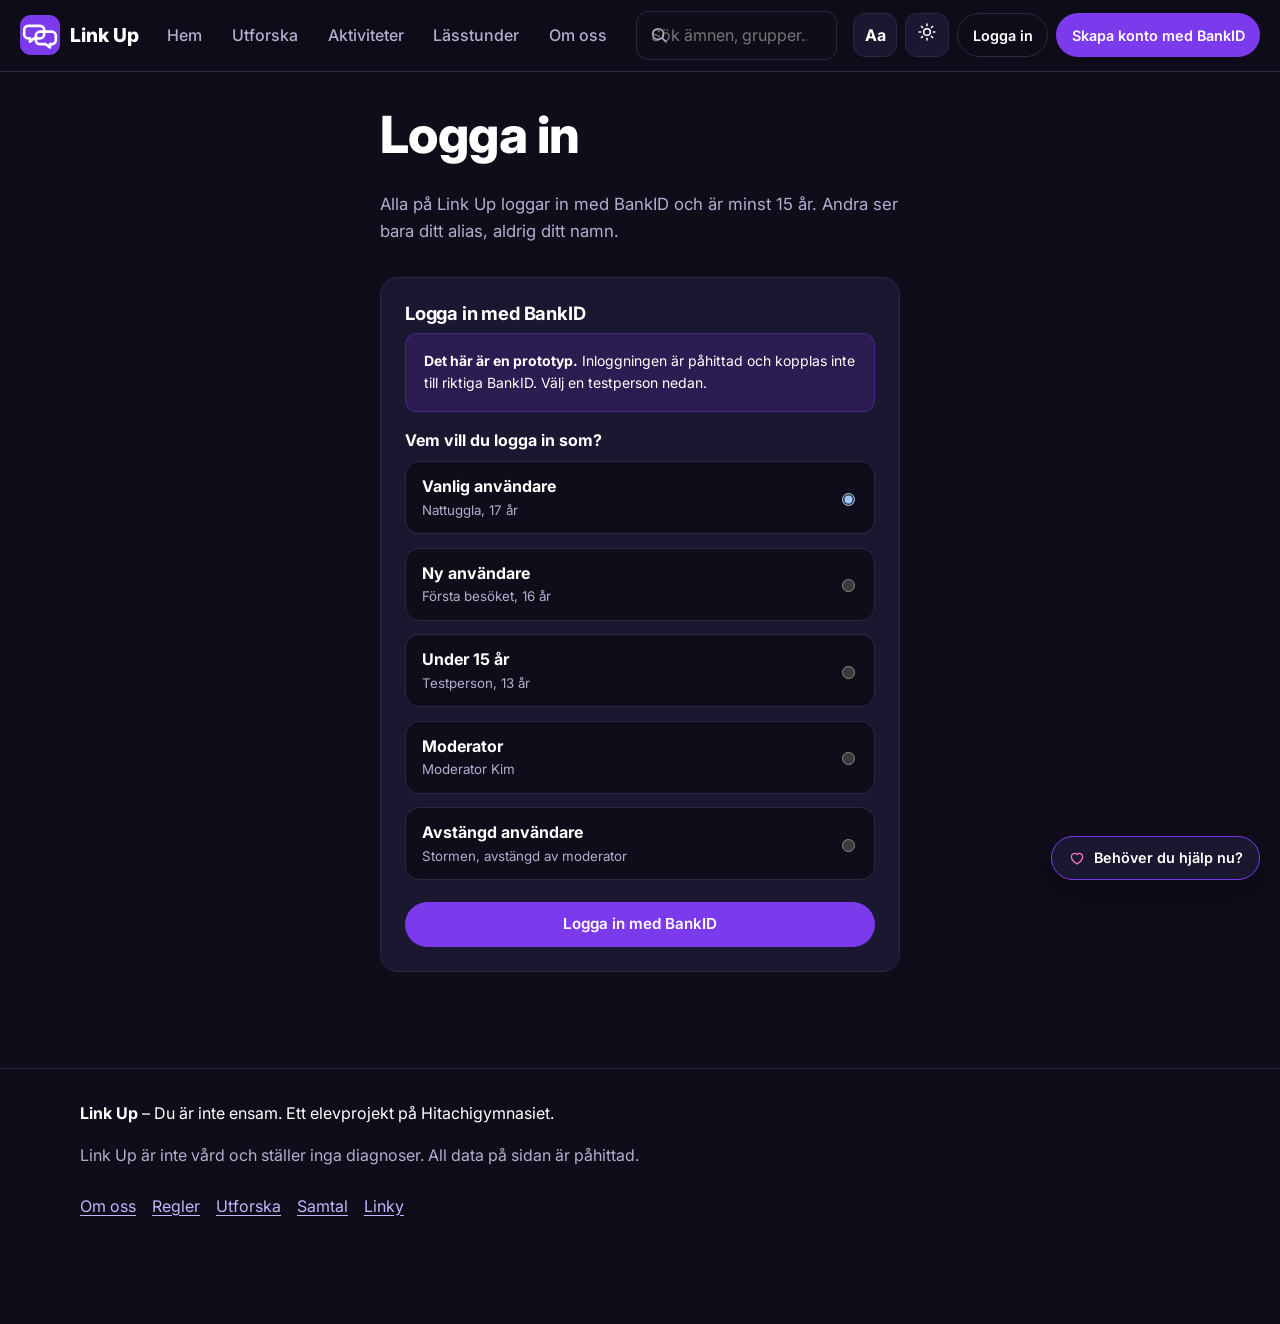
==== amnen.html @ 1bdc95d4 "Ämnen: inlägg, svar, stödreaktioner, rapportera och blockera Co-Authored-By: Claude Opus 5.5 <norepl" ====
<!DOCTYPE html>
<html lang="sv" data-auth="required">
<head>
  <meta charset="UTF-8">
  <meta name="viewport" content="width=device-width, initial-scale=1">
  <title>Ämnen – Link Up</title>
  <link rel="icon" href="img/favicon.svg" type="image/svg+xml">
  <link rel="preconnect" href="https://fonts.googleapis.com">
  <link rel="stylesheet" href="https://fonts.googleapis.com/css2?family=Inter:wght@400;500;600;700;800&display=swap">
  <link rel="stylesheet" href="css/style.css">
  <script src="js/data.js"></script>
  <script src="js/app.js"></script>
  <script src="js/amnen.js" defer></script>
</head>
<body data-page="amnen">
  <main id="main">
    <div class="page-head">
      <h1>Ämnen</h1>
      <p>Läs vad andra skriver, dela hur du har det eller svara någon. Du syns bara med ditt alias. Du kan också bara läsa – i din egen takt.</p>
    </div>

    <nav aria-label="Välj ämne">
      <ul class="chips" id="topic-filter"></ul>
    </nav>

    <div class="split" style="margin-top:1.5rem">
      <section aria-labelledby="posts-title">
        <h2 id="posts-title" class="sr-only">Inlägg</h2>
        <div id="post-list" class="stack"></div>
      </section>

      <aside class="stack">
        <form class="card" id="post-form">
          <h2 class="h3">Skriv ett inlägg</h2>
          <div class="field">
            <label for="post-topic">Ämne</label>
            <select id="post-topic"></select>
          </div>
          <div class="field">
            <label for="post-body">Vad vill du dela?</label>
            <textarea id="post-body" maxlength="1000" placeholder="Skriv med egna ord. Dela inga personuppgifter."></textarea>
          </div>
          <div class="notice notice-warm" id="post-notice" hidden role="alert"></div>
          <button type="submit" class="btn btn-primary btn-block">Publicera som <span id="post-alias"></span></button>
        </form>
        <div class="card card-soft">
          <h2 class="h3">Stöd i stället för likes</h2>
          <p class="muted small">Här finns inga likes eller siffror. Visa att du läst med <strong>Jag hör dig</strong> eller <strong>Du är inte ensam</strong>.</p>
          <a href="regler.html">Läs reglerna</a>
        </div>
      </aside>
    </div>
  </main>

  <!-- Rapportera -->
  <dialog class="dialog" id="report-dialog" aria-labelledby="report-title">
    <form method="dialog" id="report-form">
      <div class="dialog-head"><h2 id="report-title">Rapportera inlägg</h2></div>
      <p class="muted">En moderator tittar på det. Den du rapporterar får inte veta att det var du.</p>
      <fieldset>
        <legend>Varför rapporterar du?</legend>
        <label class="check"><input type="radio" name="reason" value="Kränkande" checked> Kränkande eller elakt</label>
        <label class="check"><input type="radio" name="reason" value="Reklam eller spam"> Reklam eller spam</label>
        <label class="check"><input type="radio" name="reason" value="Delar personuppgifter"> Delar personuppgifter</label>
        <label class="check"><input type="radio" name="reason" value="Jag är orolig för personen"> Jag är orolig för personen</label>
      </fieldset>
      <div class="dialog-actions">
        <button type="button" class="btn btn-ghost" id="report-cancel">Avbryt</button>
        <button type="submit" class="btn btn-primary">Skicka rapport</button>
      </div>
    </form>
  </dialog>
</body>
</html>
---- css/style.css ----
/* =========================================================
   Link Up – stilmall
   Mörkt tema som standard, ljust läge via data-theme="light"
   och större text via data-text="large" på <html>.
   ========================================================= */

/* ---------- Färger och mått ---------- */
:root {
  --bg: #0f0d1a;
  --card: #1a1730;
  --card-2: #221e3d;
  --border: #2c2747;
  --text: #ffffff;
  --muted: #b3aed0;
  --accent: #7c3aed;
  --accent-hover: #8b5cf6;
  --accent-soft: rgba(124, 58, 237, 0.18);
  --accent-text: #c4b5fd;
  --success: #34d399;
  --success-soft: rgba(52, 211, 153, 0.15);
  --warn: #fbbf24;
  --warn-soft: rgba(251, 191, 36, 0.14);
  --danger: #f87171;
  --danger-soft: rgba(248, 113, 113, 0.14);
  --focus: #fde047;
  --radius: 18px;
  --radius-sm: 12px;
  --shadow: 0 10px 30px rgba(0, 0, 0, 0.35);
  --max: 1160px;
  color-scheme: dark;
}
:root[data-theme="light"] {
  --bg: #f6f4fb;
  --card: #ffffff;
  --card-2: #f0ecfa;
  --border: #ddd6ee;
  --text: #1a1630;
  --muted: #5b5576;
  --accent: #6d28d9;
  --accent-hover: #5b21b6;
  --accent-soft: rgba(124, 58, 237, 0.12);
  --accent-text: #5b21b6;
  --success: #047857;
  --success-soft: rgba(4, 120, 87, 0.1);
  --warn: #92400e;
  --warn-soft: rgba(217, 119, 6, 0.12);
  --danger: #b91c1c;
  --danger-soft: rgba(220, 38, 38, 0.1);
  --focus: #1d4ed8;
  --shadow: 0 10px 30px rgba(60, 40, 120, 0.1);
  color-scheme: light;
}

/* Större text */
html { font-size: 100%; }
html[data-text="large"] { font-size: 118.75%; }

/* ---------- Grund ---------- */
*, *::before, *::after { box-sizing: border-box; }
body {
  margin: 0;
  font-family: 'Inter', system-ui, -apple-system, 'Segoe UI', Roboto, sans-serif;
  background: var(--bg);
  color: var(--text);
  line-height: 1.6;
  -webkit-font-smoothing: antialiased;
}
h1, h2, h3, h4 { line-height: 1.2; margin: 0 0 .5em; letter-spacing: -0.01em; }
h1 { font-size: clamp(2rem, 5vw, 3.2rem); font-weight: 800; }
h2 { font-size: 1.5rem; font-weight: 700; }
h3 { font-size: 1.15rem; font-weight: 650; }
p { margin: 0 0 1em; }
a { color: var(--accent-text); text-underline-offset: 3px; }
a:hover { color: var(--text); }
img, svg { max-width: 100%; }
ul { padding-left: 1.2rem; }
.muted { color: var(--muted); }
.small { font-size: .875rem; }
.sr-only {
  position: absolute; width: 1px; height: 1px; padding: 0; margin: -1px;
  overflow: hidden; clip: rect(0 0 0 0); white-space: nowrap; border: 0;
}

/* Tydlig fokusmarkering för tangentbord */
:focus { outline: none; }
:focus-visible {
  outline: 3px solid var(--focus);
  outline-offset: 3px;
  border-radius: 8px;
}
.skip-link {
  position: absolute; left: 1rem; top: -100px; z-index: 100;
  background: var(--accent); color: #fff; padding: .75rem 1rem; border-radius: 10px;
}
.skip-link:focus { top: 1rem; }

.icon { width: 1.25em; height: 1.25em; flex: none; }

/* ---------- Layout ---------- */
main { max-width: var(--max); margin: 0 auto; padding: 2rem 1.25rem 4rem; }
.section { margin-top: 3rem; }
.section-head { display: flex; justify-content: space-between; align-items: end; gap: 1rem; flex-wrap: wrap; margin-bottom: 1rem; }
.section-head h2 { margin: 0; }
.page-head { margin-bottom: 2rem; }
.page-head p { color: var(--muted); max-width: 60ch; font-size: 1.05rem; }
.grid { display: grid; gap: 1.25rem; }
.grid-2 { grid-template-columns: repeat(auto-fit, minmax(300px, 1fr)); }
.grid-3 { grid-template-columns: repeat(auto-fit, minmax(260px, 1fr)); }
.grid-4 { grid-template-columns: repeat(auto-fit, minmax(200px, 1fr)); }
.split { display: grid; grid-template-columns: minmax(0, 2fr) minmax(280px, 1fr); gap: 1.5rem; align-items: start; }
.stack > * + * { margin-top: 1rem; }
.row { display: flex; gap: .75rem; align-items: center; flex-wrap: wrap; }
.row-between { justify-content: space-between; }

/* ---------- Sidhuvud ---------- */
.site-header {
  position: sticky; top: 0; z-index: 20;
  background: color-mix(in srgb, var(--bg) 88%, transparent);
  backdrop-filter: blur(10px);
  border-bottom: 1px solid var(--border);
}
.header-inner {
  max-width: 1320px; margin: 0 auto; padding: .7rem 1.25rem;
  display: flex; align-items: center; gap: 1rem;
}
.logo { display: flex; align-items: center; gap: .6rem; text-decoration: none; color: var(--text); font-weight: 800; font-size: 1.2rem; min-height: 44px; }
.logo-mark { width: 40px; height: 40px; }
.main-nav ul { display: flex; gap: .25rem; list-style: none; margin: 0; padding: 0; }
.main-nav a {
  display: flex; align-items: center; min-height: 44px; padding: 0 .8rem; border-radius: 10px;
  color: var(--muted); text-decoration: none; font-weight: 500;
}
.main-nav a:hover { color: var(--text); background: var(--card); }
.main-nav a[aria-current="page"] { color: var(--text); background: var(--accent-soft); }
.search-form { position: relative; flex: 1; max-width: 260px; margin-left: auto; }
.search-form input {
  width: 100%; min-height: 44px; padding: 0 1rem 0 2.5rem;
  background: var(--card); border: 1px solid var(--border); border-radius: 999px; color: var(--text); font: inherit;
}
.search-icon { position: absolute; left: .85rem; top: 50%; transform: translateY(-50%); color: var(--muted); pointer-events: none; }
.header-tools { display: flex; align-items: center; gap: .5rem; }
.account { display: flex; gap: .5rem; align-items: center; }
.aa { font-weight: 700; font-size: 1rem; }

/* ---------- Knappar ---------- */
.btn {
  display: inline-flex; align-items: center; justify-content: center; gap: .5rem;
  min-height: 44px; padding: .6rem 1.2rem; border-radius: 999px;
  border: 1px solid transparent; font: inherit; font-weight: 600; font-size: .95rem;
  text-decoration: none; cursor: pointer; transition: background .15s, border-color .15s, transform .1s;
  white-space: nowrap;
}
.btn:active { transform: translateY(1px); }
.btn-primary { background: var(--accent); color: #fff; }
.btn-primary:hover { background: var(--accent-hover); color: #fff; }
.btn-secondary { background: var(--card-2); color: var(--text); border-color: var(--border); }
.btn-secondary:hover { border-color: var(--accent); color: var(--text); }
.btn-ghost { background: transparent; color: var(--text); border-color: var(--border); }
.btn-ghost:hover { background: var(--card); color: var(--text); }
.btn-danger { background: var(--danger-soft); color: var(--danger); border-color: color-mix(in srgb, var(--danger) 40%, transparent); }
.btn-danger:hover { background: var(--danger); color: #fff; }
.btn-success { background: var(--success-soft); color: var(--success); border-color: color-mix(in srgb, var(--success) 40%, transparent); }
.btn-sm { padding: .45rem .9rem; font-size: .9rem; }
.btn-block { width: 100%; }
.btn[aria-pressed="true"], .btn.is-on { background: var(--accent-soft); border-color: var(--accent); color: var(--accent-text); }
.btn:disabled { opacity: .55; cursor: not-allowed; }
.icon-btn {
  display: inline-flex; align-items: center; justify-content: center;
  min-width: 44px; min-height: 44px; border-radius: 12px;
  background: var(--card); border: 1px solid var(--border); color: var(--text); cursor: pointer; font: inherit;
}
.icon-btn:hover { border-color: var(--accent); }
.icon-btn[aria-pressed="true"] { background: var(--accent-soft); border-color: var(--accent); color: var(--accent-text); }
.link-btn { background: none; border: 0; color: var(--accent-text); font: inherit; cursor: pointer; text-decoration: underline; min-height: 44px; padding: 0 .25rem; }

/* ---------- Kort ---------- */
.card {
  background: var(--card); border: 1px solid var(--border); border-radius: var(--radius);
  padding: 1.5rem;
}
.card-link { text-decoration: none; color: inherit; display: block; transition: border-color .15s, transform .15s; }
.card-link:hover { border-color: var(--accent); color: inherit; transform: translateY(-2px); }
.card h3 { margin-bottom: .35rem; }
.card-soft { background: var(--card-2); }
.card-accent { background: linear-gradient(135deg, color-mix(in srgb, var(--accent) 30%, var(--card)), var(--card)); border-color: color-mix(in srgb, var(--accent) 45%, var(--border)); }

.big-card { padding: 1.75rem; display: flex; flex-direction: column; gap: .5rem; min-height: 200px; }
.big-card .icon-wrap { width: 52px; height: 52px; border-radius: 14px; display: grid; place-items: center; background: var(--accent-soft); color: var(--accent-text); margin-bottom: .5rem; }
.big-card .icon-wrap .icon { width: 26px; height: 26px; }
.big-card .go { margin-top: auto; display: inline-flex; align-items: center; gap: .4rem; color: var(--accent-text); font-weight: 600; }

/* ---------- Märken, chips ---------- */
.badge {
  display: inline-flex; align-items: center; gap: .35rem;
  padding: .2rem .65rem; border-radius: 999px; font-size: .8rem; font-weight: 600;
  background: var(--card-2); color: var(--muted); border: 1px solid var(--border);
}
.badge .icon { width: 1em; height: 1em; }
.badge-safe { background: var(--success-soft); color: var(--success); border-color: transparent; }
.badge-accent { background: var(--accent-soft); color: var(--accent-text); border-color: transparent; }
.badge-warn { background: var(--warn-soft); color: var(--warn); border-color: transparent; }
.badge-danger { background: var(--danger-soft); color: var(--danger); border-color: transparent; }
.chips { display: flex; flex-wrap: wrap; gap: .5rem; list-style: none; padding: 0; margin: 0; }
.chip {
  display: inline-flex; align-items: center; gap: .4rem; min-height: 44px; padding: 0 1rem;
  border-radius: 999px; border: 1px solid var(--border); background: var(--card);
  color: var(--text); font: inherit; font-weight: 500; cursor: pointer; text-decoration: none;
}
.chip:hover { border-color: var(--accent); color: var(--text); }
.chip[aria-pressed="true"], .chip[aria-current="true"] { background: var(--accent); border-color: var(--accent); color: #fff; }
.chip .count { color: var(--muted); font-size: .85em; }
.chip[aria-pressed="true"] .count { color: #ede9fe; }

/* ---------- Formulär ---------- */
label { font-weight: 600; display: block; margin-bottom: .35rem; }
.field { margin-bottom: 1rem; }
.field-hint { color: var(--muted); font-size: .875rem; margin-top: .25rem; }
input[type="text"], input[type="search"], input[type="date"], input[type="time"], input[type="number"], select, textarea {
  width: 100%; min-height: 44px; padding: .65rem .9rem;
  background: var(--bg); color: var(--text); border: 1px solid var(--border); border-radius: var(--radius-sm);
  font: inherit;
}
textarea { min-height: 110px; resize: vertical; }
input:focus-visible, select:focus-visible, textarea:focus-visible { border-color: var(--accent); }
.check { display: flex; gap: .75rem; align-items: flex-start; font-weight: 500; cursor: pointer; min-height: 44px; padding: .5rem 0; }
.check input { width: 22px; height: 22px; margin-top: .1rem; accent-color: var(--accent); flex: none; }
fieldset { border: 0; padding: 0; margin: 0 0 1rem; }
legend { font-weight: 700; margin-bottom: .5rem; padding: 0; }
.form-grid { display: grid; grid-template-columns: repeat(auto-fit, minmax(180px, 1fr)); gap: 0 1rem; }

/* Påminnelser och rutor */
.notice { padding: 1rem 1.15rem; border-radius: var(--radius-sm); background: var(--accent-soft); border: 1px solid color-mix(in srgb, var(--accent) 35%, transparent); margin: 0 0 1rem; }
.notice p:last-child { margin: 0; }
.notice-warm { background: var(--warn-soft); border-color: color-mix(in srgb, var(--warn) 40%, transparent); }
.notice-danger { background: var(--danger-soft); border-color: color-mix(in srgb, var(--danger) 40%, transparent); }
.notice-success { background: var(--success-soft); border-color: color-mix(in srgb, var(--success) 40%, transparent); }

/* ---------- Avatarer ---------- */
.avatar {
  --hue: 260;
  width: 40px; height: 40px; border-radius: 50%; flex: none;
  display: inline-grid; place-items: center; font-weight: 700; font-size: .95rem;
  background: hsl(var(--hue) 55% 42%); color: #fff;
}
.avatar.sm { width: 30px; height: 30px; font-size: .8rem; }
.avatar.lg { width: 64px; height: 64px; font-size: 1.5rem; }
.avatar-stack { display: flex; }
.avatar-stack .avatar { border: 2px solid var(--card); margin-left: -8px; }
.avatar-stack .avatar:first-child { margin-left: 0; }

/* ---------- Startsida ---------- */
.hero { padding: 2.5rem 0 1rem; display: grid; grid-template-columns: minmax(0, 1.4fr) minmax(280px, 1fr); gap: 2rem; align-items: center; }
.hero h1 { margin-bottom: .75rem; }
.hero h1 span { color: var(--accent-text); }
.hero .lead { font-size: 1.15rem; color: var(--muted); max-width: 52ch; }
.mood-card h2 { font-size: 1.25rem; }
.mood-buttons { display: grid; grid-template-columns: repeat(5, 1fr); gap: .5rem; margin: 1rem 0 .5rem; }
.mood-btn {
  display: flex; flex-direction: column; align-items: center; gap: .35rem;
  min-height: 76px; padding: .6rem .25rem; border-radius: 14px;
  border: 1px solid var(--border); background: var(--bg); color: var(--text);
  font: inherit; font-size: .85rem; font-weight: 600; cursor: pointer;
}
.mood-btn:hover { border-color: var(--accent); }
.mood-btn[aria-pressed="true"] { background: var(--accent); border-color: var(--accent); color: #fff; }
.mood-face { width: 30px; height: 30px; }
.mood-result { margin-top: 1rem; }

/* ---------- Listor med inlägg ---------- */
.post { padding: 1.25rem 1.5rem; }
.post-head { display: flex; gap: .75rem; align-items: center; margin-bottom: .75rem; flex-wrap: wrap; }
.post-author { font-weight: 650; }
.post-meta { color: var(--muted); font-size: .85rem; }
.post-body { white-space: pre-wrap; overflow-wrap: anywhere; }
.post-actions { display: flex; gap: .5rem; flex-wrap: wrap; margin-top: 1rem; padding-top: 1rem; border-top: 1px solid var(--border); }
.replies { list-style: none; padding: 0; margin: 1rem 0 0; border-left: 2px solid var(--border); padding-left: 1rem; }
.replies li { margin-bottom: .9rem; }
.reply-form { margin-top: 1rem; }
.reply-form textarea { min-height: 70px; }
.hidden-post { color: var(--muted); font-style: italic; }

/* Ämneslista */
.topic-list { list-style: none; margin: 0; padding: 0; display: flex; flex-direction: column; gap: .35rem; }

/* ---------- Chatt ---------- */
.chat { display: flex; flex-direction: column; height: 460px; padding: 0; overflow: hidden; }
.chat-head { padding: 1rem 1.25rem; border-bottom: 1px solid var(--border); }
.chat-head h3 { margin: 0; }
.messages { list-style: none; margin: 0; padding: 1rem 1.25rem; overflow-y: auto; flex: 1; display: flex; flex-direction: column; gap: .75rem; }
.msg { display: flex; gap: .5rem; align-items: flex-end; max-width: 85%; }
.msg-mine { align-self: flex-end; flex-direction: row-reverse; }
.msg-bubble { background: var(--card-2); border: 1px solid var(--border); padding: .55rem .85rem; border-radius: 16px 16px 16px 4px; }
.msg-mine .msg-bubble { background: var(--accent); border-color: var(--accent); color: #fff; border-radius: 16px 16px 4px 16px; }
.msg-bubble p { margin: 0; overflow-wrap: anywhere; }
.msg-meta { display: block; font-size: .75rem; opacity: .75; margin-bottom: .1rem; }
.msg-mine .msg-meta { color: #ede9fe; }
.chat-form { display: flex; gap: .5rem; padding: .75rem; border-top: 1px solid var(--border); }
.chat-form input { flex: 1; }
.chat .notice { margin: 0 .75rem .75rem; }
.empty { text-align: center; padding: 1.5rem; }

/* ---------- Aktiviteter ---------- */
.activity { display: flex; flex-direction: column; gap: .75rem; }
.activity-date { display: flex; gap: 1rem; align-items: center; }
.date-box { width: 58px; flex: none; border-radius: 14px; background: var(--accent-soft); color: var(--accent-text); text-align: center; padding: .4rem 0; line-height: 1.1; }
.date-box .day { display: block; font-size: 1.5rem; font-weight: 800; }
.date-box .mon { font-size: .8rem; text-transform: uppercase; font-weight: 600; }
.meta-list { list-style: none; padding: 0; margin: 0; display: flex; flex-direction: column; gap: .3rem; color: var(--muted); font-size: .92rem; }
.meta-list li { display: flex; gap: .5rem; align-items: center; }
.activity .btn { margin-top: auto; }
.progress { height: 8px; background: var(--card-2); border-radius: 999px; overflow: hidden; }
.progress span { display: block; height: 100%; background: var(--accent); border-radius: inherit; transition: width .3s; }

/* ---------- Grupper ---------- */
.my-group { display: grid; grid-template-columns: minmax(0, 1fr) minmax(280px, 380px); gap: 1.5rem; }
.member-list { list-style: none; padding: 0; margin: 0; display: grid; grid-template-columns: repeat(auto-fill, minmax(140px, 1fr)); gap: .5rem; }
.member-list li { display: flex; gap: .6rem; align-items: center; padding: .5rem; border-radius: 12px; background: var(--card-2); }
.meeting { display: flex; gap: 1rem; align-items: center; flex-wrap: wrap; padding: 1rem; border-radius: 14px; background: var(--accent-soft); margin: 1rem 0; }

/* ---------- Flikar ---------- */
.tabs { display: flex; gap: .5rem; border-bottom: 1px solid var(--border); margin-bottom: 1.5rem; flex-wrap: wrap; }
.tab {
  min-height: 48px; padding: 0 1.1rem; background: none; border: 0; border-bottom: 3px solid transparent;
  color: var(--muted); font: inherit; font-weight: 600; cursor: pointer;
}
.tab[aria-selected="true"] { color: var(--text); border-color: var(--accent); }
.tab:hover { color: var(--text); }

/* Samtal */
.conv-layout { display: grid; grid-template-columns: 280px minmax(0, 1fr); gap: 1.25rem; }
.conv-list { list-style: none; margin: 0; padding: 0; display: flex; flex-direction: column; gap: .4rem; }
.conv-btn {
  width: 100%; display: flex; gap: .75rem; align-items: center; text-align: left;
  min-height: 56px; padding: .6rem .8rem; border-radius: 14px;
  background: var(--card); border: 1px solid var(--border); color: var(--text); font: inherit; cursor: pointer;
}
.conv-btn[aria-current="true"] { border-color: var(--accent); background: var(--accent-soft); }
.conv-btn .unread { margin-left: auto; width: 10px; height: 10px; border-radius: 50%; background: var(--accent); }
.status { display: inline-flex; align-items: center; gap: .4rem; font-size: .88rem; font-weight: 600; }
.status::before { content: ''; width: 10px; height: 10px; border-radius: 50%; background: var(--muted); }
.status-free { color: var(--success); }
.status-free::before { background: var(--success); }
.status-later { color: var(--warn); }
.status-later::before { background: var(--warn); }

/* ---------- Lässtund ---------- */
.player { display: flex; gap: 1rem; align-items: center; margin: 1rem 0; flex-wrap: wrap; }
.play-btn { width: 64px; height: 64px; border-radius: 50%; background: var(--accent); color: #fff; border: 0; cursor: pointer; display: grid; place-items: center; }
.play-btn:hover { background: var(--accent-hover); }
.play-btn .icon { width: 28px; height: 28px; }
.player .progress { flex: 1; min-width: 160px; }
.book-cover {
  width: 120px; aspect-ratio: 2 / 3; border-radius: 10px; flex: none;
  background: linear-gradient(160deg, #4c1d95, #7c3aed 55%, #f59e0b);
  display: flex; align-items: flex-end; padding: .6rem; color: #fff; font-weight: 800; font-size: .9rem; line-height: 1.2;
  box-shadow: var(--shadow);
}
.reading-text { font-size: 1.1rem; line-height: 1.8; }
.reading-text p { padding: .25rem .5rem; border-radius: 8px; transition: background .3s, color .3s; color: var(--muted); }
.reading-text p.current { background: var(--accent-soft); color: var(--text); }

/* ---------- Linky ---------- */
.ai-banner { display: flex; gap: 1rem; align-items: flex-start; }
.ai-banner .icon { width: 28px; height: 28px; color: var(--accent-text); }
.linky-chat { height: 520px; }
.suggestions { display: flex; flex-wrap: wrap; gap: .5rem; padding: 0 .75rem .75rem; }
.msg-bubble a { color: inherit; font-weight: 600; }

/* ---------- Min sida ---------- */
.mood-chart { width: 100%; height: auto; }
.mood-chart .axis { stroke: var(--border); }
.mood-chart .line { stroke: var(--accent); fill: none; stroke-width: 3; }
.mood-chart .area { fill: var(--accent-soft); }
.mood-chart .dot { fill: var(--accent); stroke: var(--card); stroke-width: 3; }
.mood-chart text { fill: var(--muted); font-size: 12px; font-family: inherit; }
.simple-list { list-style: none; padding: 0; margin: 0; }
.simple-list li { display: flex; justify-content: space-between; align-items: center; gap: .75rem; padding: .6rem 0; border-bottom: 1px solid var(--border); flex-wrap: wrap; }
.simple-list li:last-child { border-bottom: 0; }
.switch-row { display: flex; justify-content: space-between; align-items: center; gap: 1rem; min-height: 56px; border-bottom: 1px solid var(--border); }
.switch-row:last-child { border: 0; }
.switch { position: relative; width: 54px; height: 32px; flex: none; }
.switch input { position: absolute; inset: 0; opacity: 0; width: 100%; height: 100%; margin: 0; cursor: pointer; z-index: 1; }
.switch span { position: absolute; inset: 0; border-radius: 999px; background: var(--card-2); border: 1px solid var(--border); transition: background .2s; }
.switch span::after { content: ''; position: absolute; top: 3px; left: 3px; width: 24px; height: 24px; border-radius: 50%; background: var(--muted); transition: transform .2s, background .2s; }
.switch input:checked + span { background: var(--accent); border-color: var(--accent); }
.switch input:checked + span::after { transform: translateX(22px); background: #fff; }
.switch input:focus-visible + span { outline: 3px solid var(--focus); outline-offset: 3px; }

/* ---------- Moderator ---------- */
.mod-item { border-left: 4px solid var(--border); }
.mod-item.concern { border-left-color: var(--danger); }
.mod-item.hidden-flag { border-left-color: var(--warn); }

/* ---------- Inloggning ---------- */
.auth-wrap { max-width: 520px; margin: 0 auto; }
.bankid-box { text-align: center; padding: 2.5rem 1.5rem; }
.bankid-logo { width: 72px; height: 72px; margin: 0 auto 1rem; border-radius: 18px; background: #183e4f; color: #fff; display: grid; place-items: center; font-weight: 800; font-size: 1rem; letter-spacing: .02em; }
.spinner { width: 44px; height: 44px; border-radius: 50%; border: 4px solid var(--border); border-top-color: var(--accent); margin: 1rem auto; animation: spin .9s linear infinite; }
@keyframes spin { to { transform: rotate(360deg); } }
.test-users { display: grid; gap: .5rem; }
.test-user { display: flex; justify-content: space-between; align-items: center; gap: 1rem; text-align: left; width: 100%; min-height: 60px; padding: .75rem 1rem; border-radius: 14px; border: 1px solid var(--border); background: var(--bg); color: var(--text); font: inherit; cursor: pointer; }
.test-user:hover { border-color: var(--accent); }
.test-user small { color: var(--muted); display: block; font-weight: 400; }

/* Steg i första besöket */
.steps { display: flex; gap: .5rem; list-style: none; padding: 0; margin: 0 0 1.5rem; }
.steps li { flex: 1; height: 6px; border-radius: 999px; background: var(--border); }
.steps li.done { background: var(--accent); }

/* ---------- Hjälpknapp och dialog ---------- */
.help-fab {
  position: fixed; right: 1.25rem; bottom: 1.25rem; z-index: 30;
  display: inline-flex; align-items: center; gap: .5rem;
  min-height: 44px; padding: .55rem 1rem; border-radius: 999px;
  background: var(--card); color: var(--text); border: 1px solid var(--accent);
  font: inherit; font-weight: 600; font-size: .9rem; cursor: pointer; box-shadow: var(--shadow);
}
.help-fab .icon { color: #f472b6; }
.help-fab:hover { background: var(--accent); color: #fff; }
.dialog {
  width: min(480px, calc(100% - 2rem)); padding: 1.5rem; border-radius: var(--radius);
  background: var(--card); color: var(--text); border: 1px solid var(--border); box-shadow: var(--shadow);
}
.dialog::backdrop { background: rgba(8, 6, 18, .65); }
.dialog-head { display: flex; justify-content: space-between; align-items: center; gap: 1rem; margin-bottom: .5rem; }
.dialog-head h2 { margin: 0; font-size: 1.3rem; }
.dialog-actions { display: flex; gap: .5rem; justify-content: flex-end; flex-wrap: wrap; margin-top: 1rem; }
.help-list { list-style: none; padding: 0; margin: 0 0 1rem; display: flex; flex-direction: column; gap: .5rem; }
.help-line {
  display: flex; gap: .85rem; align-items: center; min-height: 56px; padding: .6rem 1rem; border-radius: 14px;
  background: var(--bg); border: 1px solid var(--border); color: var(--text); text-decoration: none;
}
.help-line:hover { border-color: var(--accent); color: var(--text); }
.help-line strong { font-size: 1.15rem; margin-right: .4rem; }
.help-line .icon { color: var(--accent-text); }

/* Toast */
.toast {
  position: fixed; left: 50%; bottom: 5.5rem; transform: translate(-50%, 20px); z-index: 50;
  background: var(--text); color: var(--bg); padding: .8rem 1.2rem; border-radius: 12px; font-weight: 600;
  opacity: 0; pointer-events: none; transition: opacity .2s, transform .2s; max-width: calc(100% - 2rem);
}
.toast.show { opacity: 1; transform: translate(-50%, 0); }

/* ---------- Sidfot ---------- */
.site-footer { border-top: 1px solid var(--border); margin-top: 2rem; }
.footer-inner { max-width: var(--max); margin: 0 auto; padding: 2rem 1.25rem 6rem; }
.footer-links { list-style: none; padding: 0; margin: 0; display: flex; flex-wrap: wrap; gap: .25rem 1rem; }
.footer-links a { display: inline-flex; align-items: center; min-height: 44px; }

/* Bottenmeny (bara mobil) */
.bottom-nav { display: none; }

/* ---------- Responsivt ---------- */
@media (max-width: 1100px) {
  .search-form { display: none; }
  .account .btn span:not(.avatar) { display: none; }
  .account .btn-primary { display: none; }
}
@media (max-width: 900px) {
  .main-nav { display: none; }
  .header-tools { margin-left: auto; }
  .hero, .split, .my-group, .conv-layout { grid-template-columns: 1fr; }
}
@media (max-width: 760px) {
  main { padding: 1.25rem 1rem 6rem; }
  .bottom-nav {
    display: block; position: fixed; left: 0; right: 0; bottom: 0; z-index: 25;
    background: var(--card); border-top: 1px solid var(--border);
    padding-bottom: env(safe-area-inset-bottom);
  }
  .bottom-nav ul { display: grid; grid-template-columns: repeat(5, 1fr); list-style: none; margin: 0; padding: 0; }
  .bottom-nav a {
    display: flex; flex-direction: column; align-items: center; justify-content: center; gap: .15rem;
    min-height: 60px; color: var(--muted); text-decoration: none; font-size: .72rem; font-weight: 600;
  }
  .bottom-nav a .icon { width: 24px; height: 24px; }
  .bottom-nav a[aria-current="page"] { color: var(--accent-text); }
  .help-fab { bottom: calc(72px + env(safe-area-inset-bottom)); right: .75rem; font-size: .82rem; }
  .account .btn-ghost:not(#logout-btn):not([href="min-sida.html"]) { display: none; }
  .account a[href="min-sida.html"], .account a[href="moderator.html"] { display: none; }
  .account a[href="logga-in.html"] { display: inline-flex; }
  .mood-buttons { gap: .3rem; }
  .mood-btn { font-size: .72rem; min-height: 70px; }
  .chat { height: 420px; }
  .footer-inner { padding-bottom: 9rem; }
  .card { padding: 1.15rem; }
}
@media (prefers-reduced-motion: reduce) {
  *, *::before, *::after { animation: none !important; transition: none !important; }
}
.h3 { font-size: 1.15rem; }
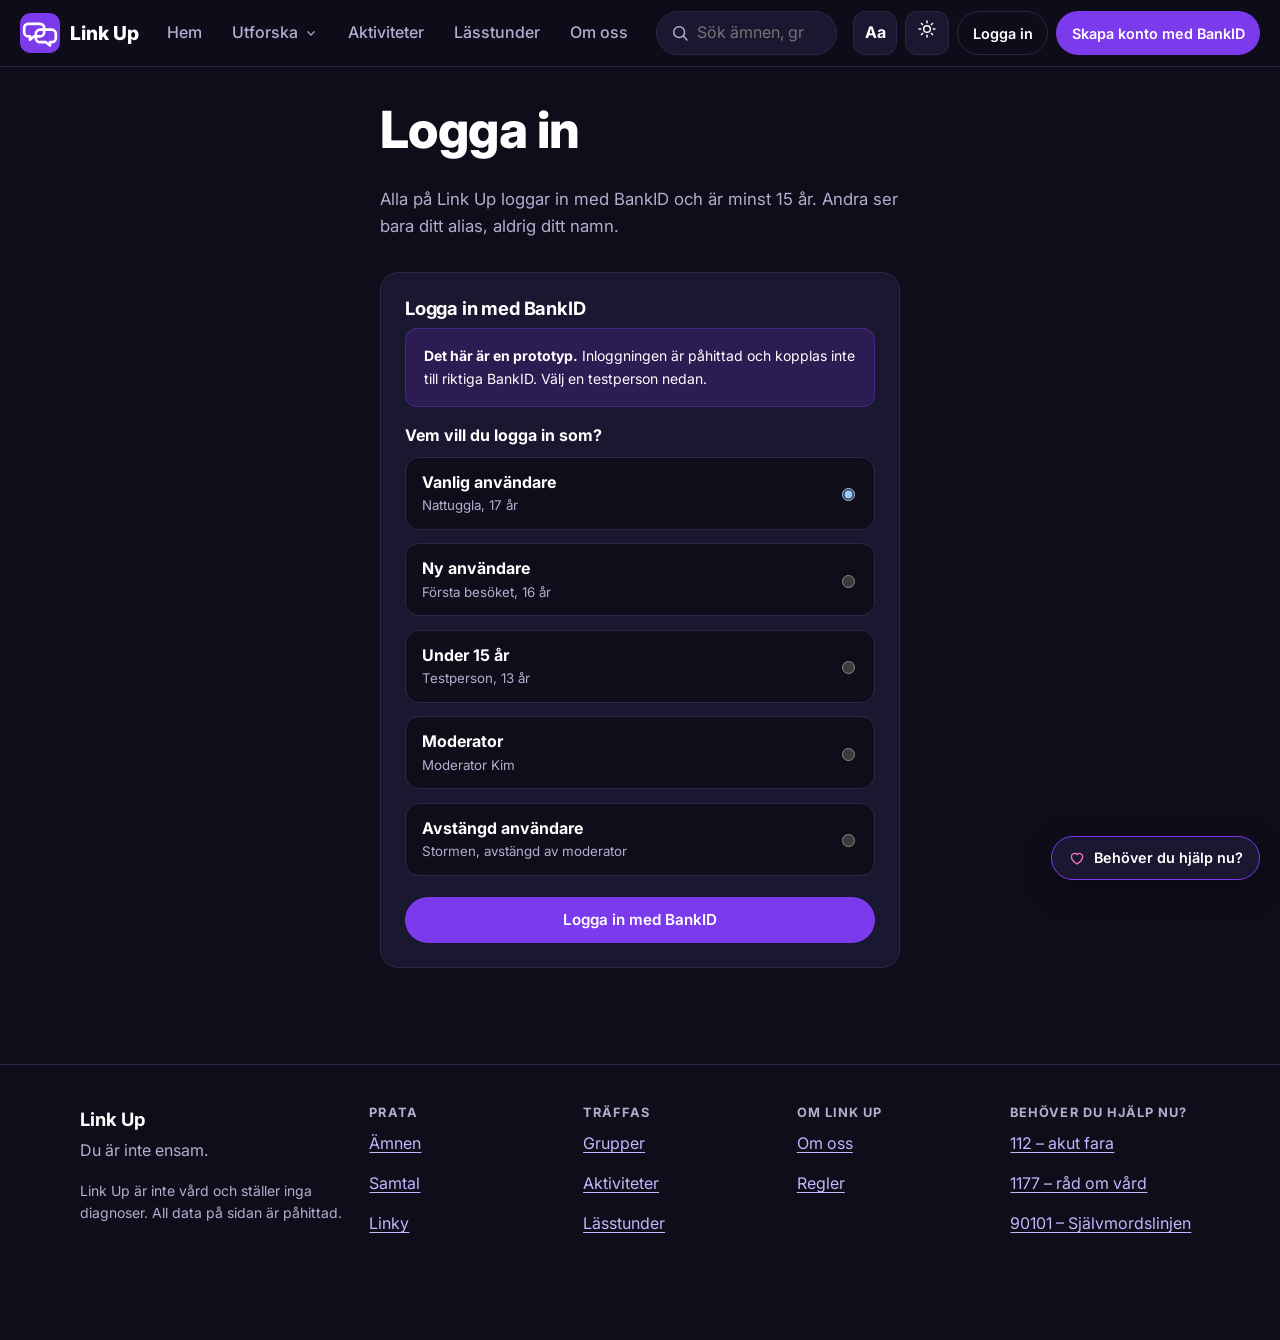
==== commit 4e7062d0: "Tydligare struktur, säkrare chattar och smartare Linky - Meny med Prata, Träffas och Om Link Up, mob" ====
--- a/amnen.html
+++ b/amnen.html
@@ -52,23 +52,5 @@
     </div>
   </main>
 
-  <!-- Rapportera -->
-  <dialog class="dialog" id="report-dialog" aria-labelledby="report-title">
-    <form method="dialog" id="report-form">
-      <div class="dialog-head"><h2 id="report-title">Rapportera inlägg</h2></div>
-      <p class="muted">En moderator tittar på det. Den du rapporterar får inte veta att det var du.</p>
-      <fieldset>
-        <legend>Varför rapporterar du?</legend>
-        <label class="check"><input type="radio" name="reason" value="Kränkande" checked> Kränkande eller elakt</label>
-        <label class="check"><input type="radio" name="reason" value="Reklam eller spam"> Reklam eller spam</label>
-        <label class="check"><input type="radio" name="reason" value="Delar personuppgifter"> Delar personuppgifter</label>
-        <label class="check"><input type="radio" name="reason" value="Jag är orolig för personen"> Jag är orolig för personen</label>
-      </fieldset>
-      <div class="dialog-actions">
-        <button type="button" class="btn btn-ghost" id="report-cancel">Avbryt</button>
-        <button type="submit" class="btn btn-primary">Skicka rapport</button>
-      </div>
-    </form>
-  </dialog>
 </body>
 </html>
--- a/css/style.css
+++ b/css/style.css
@@ -124,16 +124,16 @@
   display: flex; align-items: center; gap: 1rem;
 }
 .logo { display: flex; align-items: center; gap: .6rem; text-decoration: none; color: var(--text); font-weight: 800; font-size: 1.2rem; min-height: 44px; }
-.logo-mark { width: 40px; height: 40px; }
-.main-nav ul { display: flex; gap: .25rem; list-style: none; margin: 0; padding: 0; }
-.main-nav a {
+.logo-mark { width: 40px; height: 40px; flex: none; }
+.main-nav > ul { display: flex; gap: .25rem; list-style: none; margin: 0; padding: 0; }
+.main-nav > ul > li > a {
   display: flex; align-items: center; min-height: 44px; padding: 0 .8rem; border-radius: 10px;
   color: var(--muted); text-decoration: none; font-weight: 500;
 }
-.main-nav a:hover { color: var(--text); background: var(--card); }
-.main-nav a[aria-current="page"] { color: var(--text); background: var(--accent-soft); }
+.main-nav > ul > li > a:hover { color: var(--text); background: var(--card); }
+.main-nav > ul > li > a[aria-current="page"] { color: var(--text); background: var(--accent-soft); }
 .search-form { position: relative; flex: 1; max-width: 260px; margin-left: auto; }
-.search-form input {
+.search-form input[type="search"] {
   width: 100%; min-height: 44px; padding: 0 1rem 0 2.5rem;
   background: var(--card); border: 1px solid var(--border); border-radius: 999px; color: var(--text); font: inherit;
 }
@@ -442,24 +442,101 @@
 }
 .toast.show { opacity: 1; transform: translate(-50%, 0); }
 
+/* ---------- Menyer ---------- */
+.nav-btn {
+  display: flex; align-items: center; gap: .3rem; min-height: 44px; padding: 0 .8rem; border-radius: 10px;
+  background: none; border: 0; color: var(--muted); font: inherit; font-weight: 500; cursor: pointer; white-space: nowrap;
+}
+.nav-btn:hover, .nav-btn[aria-expanded="true"] { color: var(--text); background: var(--card); }
+.nav-btn[data-active="true"] { color: var(--text); background: var(--accent-soft); }
+.nav-btn .icon { width: 1em; height: 1em; transition: transform .15s; }
+.nav-btn[aria-expanded="true"] .icon { transform: rotate(180deg); }
+.has-menu { position: relative; }
+.menu-panel {
+  position: absolute; top: calc(100% + 10px); left: 0; z-index: 40; width: 580px;
+  display: grid; grid-template-columns: 1fr 1fr; gap: .5rem 1rem; padding: 1rem;
+  background: var(--card); border: 1px solid var(--border); border-radius: var(--radius); box-shadow: var(--shadow);
+}
+.menu-panel[hidden], .mobile-menu[hidden] { display: none; }
+.menu-group ul { list-style: none; margin: 0; padding: 0; }
+.menu-title { font-size: .75rem; text-transform: uppercase; letter-spacing: .08em; color: var(--muted); margin: .25rem .5rem .4rem; }
+.menu-link {
+  display: flex; gap: .75rem; align-items: center; width: 100%; min-height: 56px; padding: .5rem; border-radius: 12px;
+  color: var(--text); text-decoration: none; background: none; border: 0; font: inherit; text-align: left; cursor: pointer;
+}
+.menu-link:hover { background: var(--card-2); color: var(--text); }
+.menu-link[aria-current="page"] { background: var(--accent-soft); }
+.menu-link small { display: block; color: var(--muted); font-size: .82rem; font-weight: 400; }
+.menu-icon { width: 40px; height: 40px; flex: none; border-radius: 12px; display: grid; place-items: center; background: var(--accent-soft); color: var(--accent-text); }
+.menu-all { grid-column: 1 / -1; display: flex; align-items: center; justify-content: center; gap: .4rem; min-height: 44px; border-top: 1px solid var(--border); padding-top: .5rem; font-weight: 600; text-decoration: none; }
+.menu-btn { display: none; position: relative; }
+.dot { width: 8px; height: 8px; border-radius: 50%; background: #f472b6; display: inline-block; margin-left: .2rem; }
+.mobile-menu {
+  border-top: 1px solid var(--border); padding: 1rem 1.25rem 1.5rem; max-height: calc(100vh - 70px); overflow-y: auto;
+  display: grid; gap: .75rem;
+}
+.mobile-menu .search-form { display: block; max-width: none; margin-left: 0; }
+.menu-settings { display: flex; gap: .5rem; flex-wrap: wrap; }
+.menu-settings .btn { flex: 1; }
+
+/* "Du är här" */
+.crumbs { display: flex; flex-wrap: wrap; align-items: center; gap: .4rem; margin-bottom: 1rem; font-size: .9rem; color: var(--muted); }
+.crumbs a { color: var(--muted); display: inline-flex; align-items: center; min-height: 44px; }
+.crumbs a:hover { color: var(--text); }
+.crumbs [aria-current] { color: var(--text); font-weight: 600; }
+
 /* ---------- Sidfot ---------- */
 .site-footer { border-top: 1px solid var(--border); margin-top: 2rem; }
-.footer-inner { max-width: var(--max); margin: 0 auto; padding: 2rem 1.25rem 6rem; }
-.footer-links { list-style: none; padding: 0; margin: 0; display: flex; flex-wrap: wrap; gap: .25rem 1rem; }
-.footer-links a { display: inline-flex; align-items: center; min-height: 44px; }
+.footer-inner { max-width: var(--max); margin: 0 auto; padding: 2.5rem 1.25rem 6rem; }
+.footer-grid { display: grid; grid-template-columns: 1.4fr repeat(4, 1fr); gap: 1.5rem; }
+.footer-brand { font-size: 1.15rem; margin-bottom: .25rem; }
+.footer-title { font-size: .8rem; text-transform: uppercase; letter-spacing: .08em; color: var(--muted); margin: 0 0 .25rem; }
+.footer-links { list-style: none; padding: 0; margin: 0; }
+.footer-links a { display: inline-flex; align-items: center; min-height: 40px; }
 
 /* Bottenmeny (bara mobil) */
 .bottom-nav { display: none; }
 
+/* ---------- Chatt: rapportera och anteckningar ---------- */
+.msg-report {
+  align-self: center; flex: none; width: 44px; height: 44px; display: grid; place-items: center;
+  background: none; border: 0; border-radius: 10px; color: var(--muted); opacity: .5; cursor: pointer;
+}
+.msg-report:hover, .msg-report:focus-visible { opacity: 1; color: var(--danger); }
+.msg-report:disabled { opacity: .25; cursor: default; }
+.msg-note { align-self: center; text-align: center; font-style: italic; list-style: none; }
+
+/* Guide inför första träffen */
+.guide { background: var(--card-2); border: 1px solid var(--border); border-radius: var(--radius-sm); padding: 0 1rem; }
+.guide summary { min-height: 44px; display: flex; align-items: center; cursor: pointer; font-weight: 600; color: var(--accent-text); }
+.guide ol { margin: 0 0 1rem; padding-left: 1.2rem; font-size: .92rem; color: var(--muted); }
+.guide li + li { margin-top: .35rem; }
+
+/* Din vecka på startsidan */
+.week-grid { display: grid; grid-template-columns: repeat(auto-fit, minmax(220px, 1fr)); gap: 1rem; margin-top: 1rem; }
+.week-tile { background: var(--card-2); border: 1px solid var(--border); border-radius: var(--radius-sm); padding: 1rem; display: flex; flex-direction: column; gap: .35rem; }
+.week-tile .label { font-size: .8rem; text-transform: uppercase; letter-spacing: .06em; color: var(--muted); display: flex; gap: .4rem; align-items: center; }
+.week-tile strong { font-size: 1.05rem; }
+.week-tile a { margin-top: auto; font-weight: 600; display: inline-flex; align-items: center; min-height: 44px; }
+.reminder-list { list-style: none; padding: 0; margin: 0; }
+.reminder-list li { display: flex; gap: .6rem; align-items: center; flex-wrap: wrap; padding: .2rem 0; }
+.btn-wrap { white-space: normal; text-align: left; }
+
 /* ---------- Responsivt ---------- */
 @media (max-width: 1100px) {
-  .search-form { display: none; }
+  .header-inner .search-form { display: none; }
   .account .btn span:not(.avatar) { display: none; }
   .account .btn-primary { display: none; }
+  .footer-grid { grid-template-columns: 1fr 1fr 1fr; }
+}
+@media (max-width: 1360px) {
+  [data-logout] span:not(.menu-icon), .account a[href="moderator.html"] span { display: none; }
+  .menu-link[data-logout] span { display: inline; }
 }
 @media (max-width: 900px) {
   .main-nav { display: none; }
   .header-tools { margin-left: auto; }
+  .menu-btn { display: inline-flex; }
   .hero, .split, .my-group, .conv-layout { grid-template-columns: 1fr; }
 }
 @media (max-width: 760px) {
@@ -477,16 +554,40 @@
   .bottom-nav a .icon { width: 24px; height: 24px; }
   .bottom-nav a[aria-current="page"] { color: var(--accent-text); }
   .help-fab { bottom: calc(72px + env(safe-area-inset-bottom)); right: .75rem; font-size: .82rem; }
-  .account .btn-ghost:not(#logout-btn):not([href="min-sida.html"]) { display: none; }
-  .account a[href="min-sida.html"], .account a[href="moderator.html"] { display: none; }
-  .account a[href="logga-in.html"] { display: inline-flex; }
+  /* Aa, ljust läge och konto finns i mobilmenyn – bara "Logga in" syns i sidhuvudet */
+  .header-tools > .icon-btn { display: none; }
+  .account > * { display: none !important; }
+  .account a[href="logga-in.html"] { display: inline-flex !important; }
   .mood-buttons { gap: .3rem; }
   .mood-btn { font-size: .72rem; min-height: 70px; }
   .chat { height: 420px; }
   .footer-inner { padding-bottom: 9rem; }
+  .footer-grid { grid-template-columns: 1fr 1fr; }
+  .footer-grid > div:first-child { grid-column: 1 / -1; }
   .card { padding: 1.15rem; }
 }
 @media (prefers-reduced-motion: reduce) {
   *, *::before, *::after { animation: none !important; transition: none !important; }
 }
 .h3 { font-size: 1.15rem; }
+#reading-chat { position: sticky; top: 90px; height: 600px; }
+@media (max-width: 900px) { #reading-chat { position: static; height: 460px; } }
+.logo, .main-nav > ul > li > a { white-space: nowrap; }
+.search-form { min-width: 170px; }
+
+/* Chattens meddelanden får aldrig tryckas ihop, och Linkys förslag rullar i sidled på mobil */
+.messages { min-height: 200px; }
+.linky-chat { height: auto; }
+.linky-chat .messages { height: 380px; flex: none; }
+@media (max-width: 760px) {
+  .linky-chat .messages { height: 320px; }
+  .suggestions { flex-wrap: nowrap; overflow-x: auto; padding-bottom: .5rem; }
+  .suggestions .chip { flex: none; }
+}
+
+/* Linky: knappar i svaren och "Linky skriver..." */
+.msg-actions { display: flex; flex-wrap: wrap; gap: .4rem; margin-top: .6rem; }
+.typing span { animation: blink 1.2s infinite; }
+.typing span:nth-child(2) { animation-delay: .2s; }
+.typing span:nth-child(3) { animation-delay: .4s; }
+@keyframes blink { 0%, 100% { opacity: .2; } 50% { opacity: 1; } }
